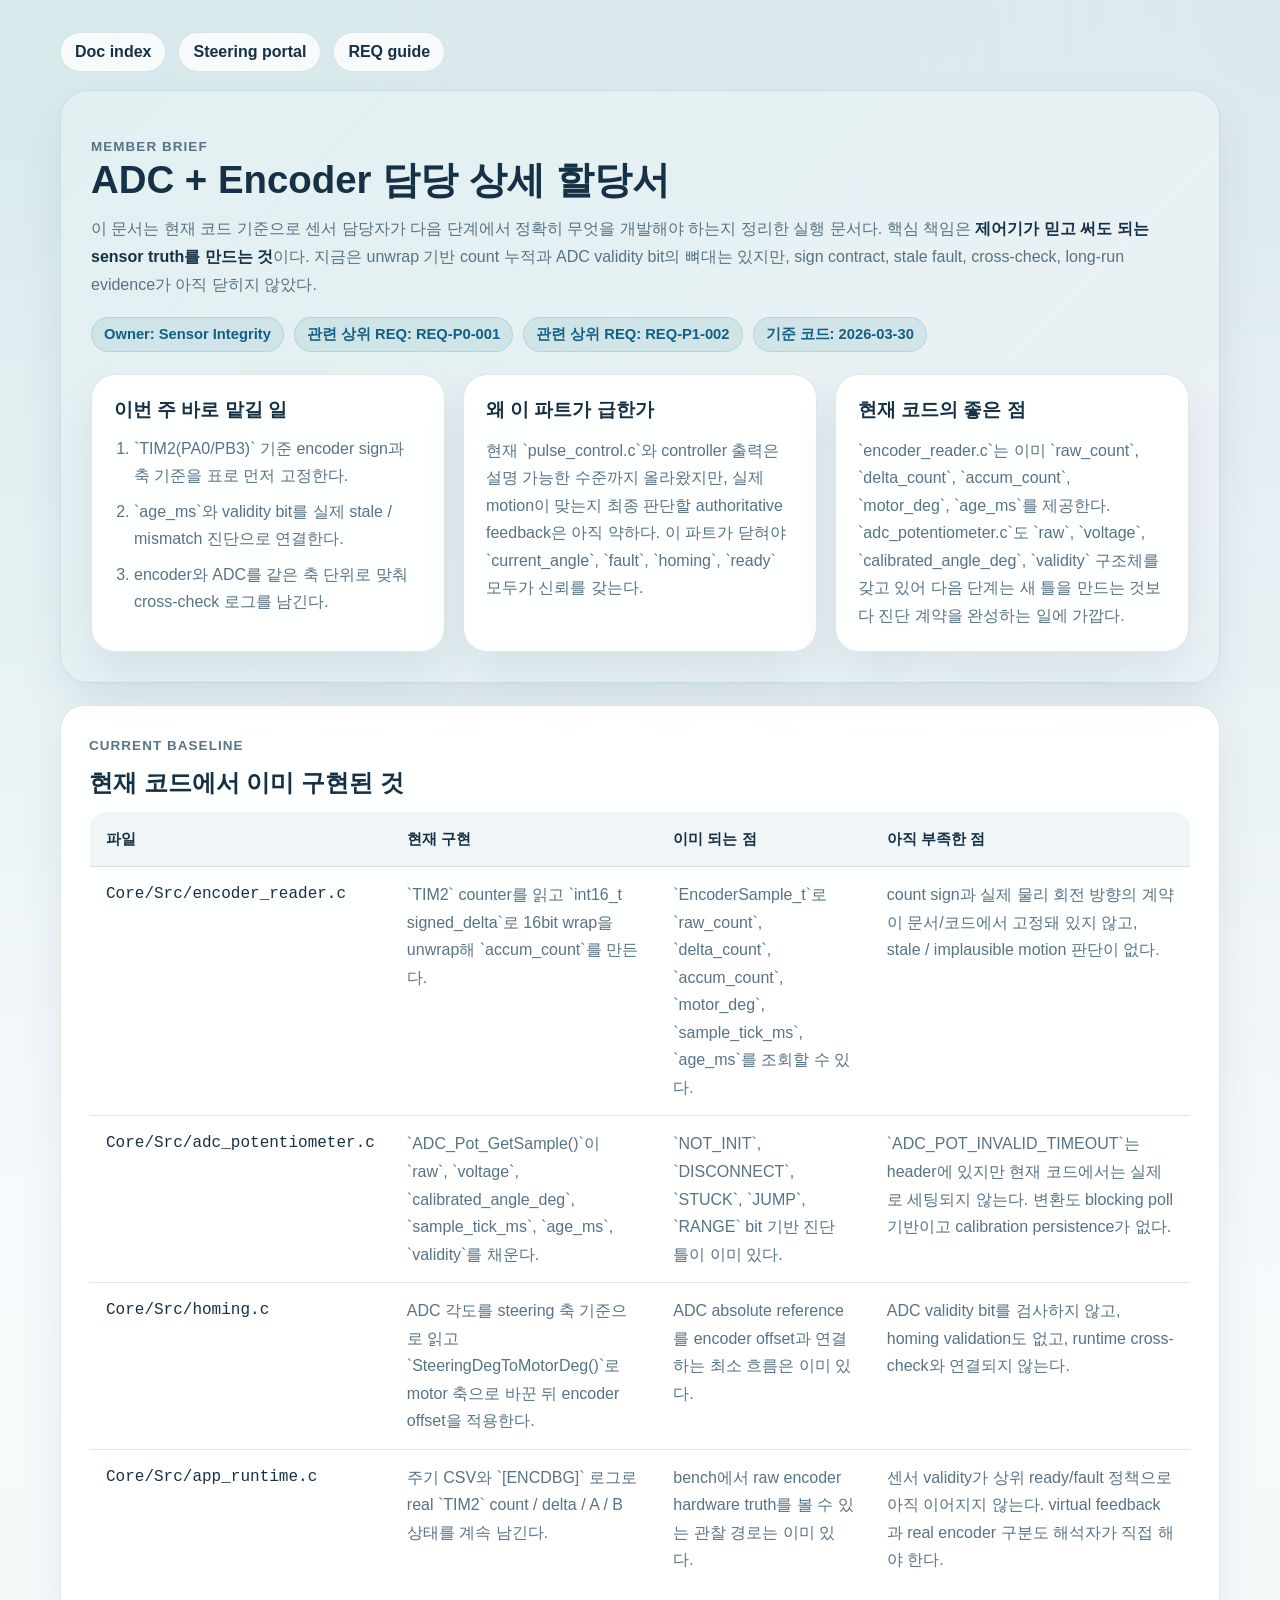
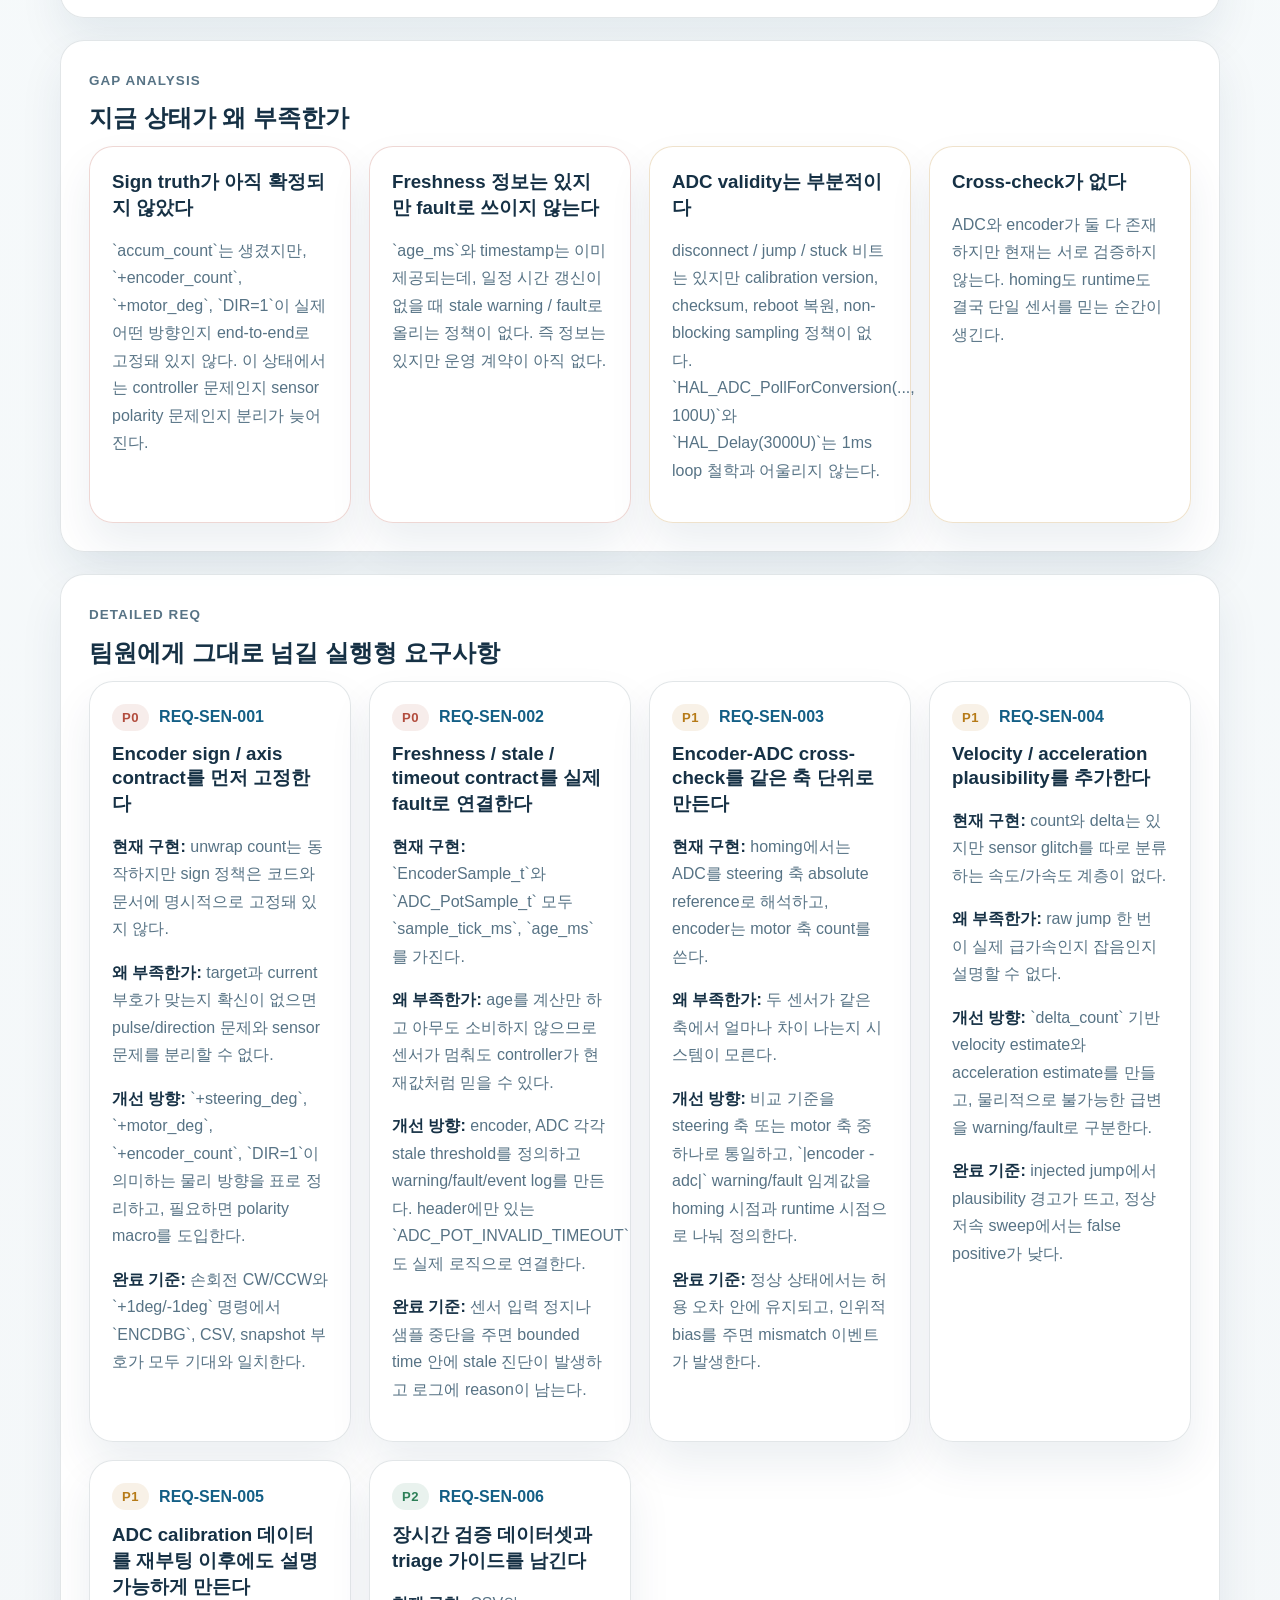
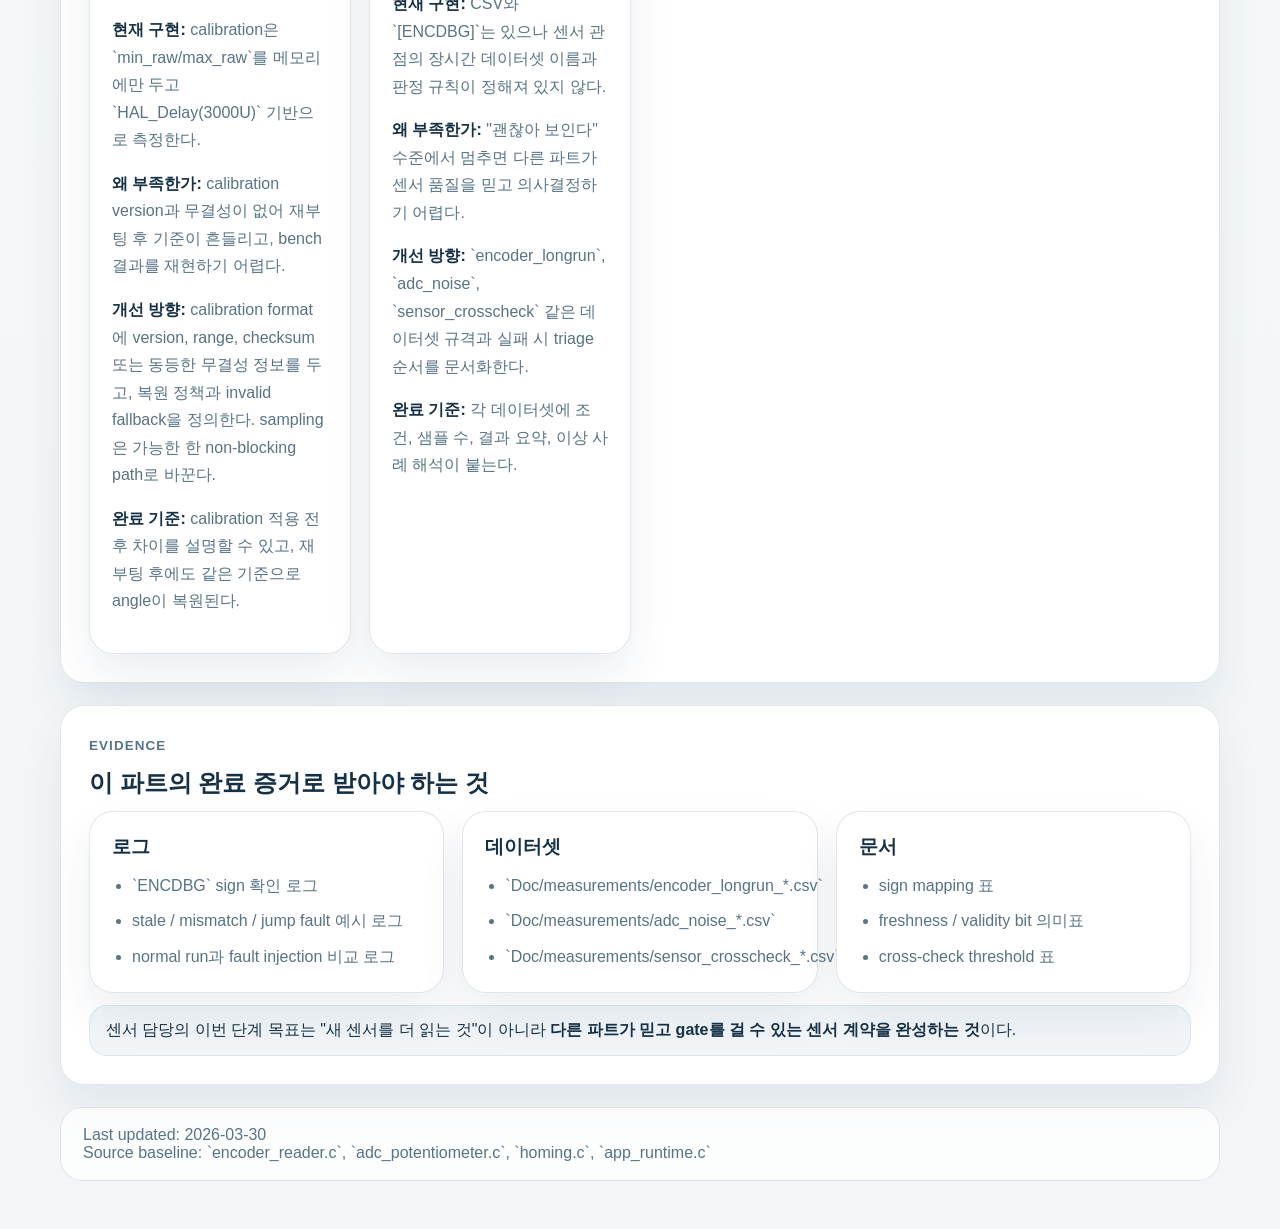
==== Doc/members/adc_encoder.html @ e12f9743 "docs: add putty live viewer and member task briefs Add Doc/putty live viewer and bridge launcher doc" ====
<!DOCTYPE html>
<html lang="ko">
<head>
  <meta charset="UTF-8">
  <meta name="viewport" content="width=device-width, initial-scale=1.0">
  <title>ADC + Encoder Assignment Brief</title>
  <link rel="stylesheet" href="member_brief.css">
</head>
<body>
  <main class="page">
    <div class="back-row">
      <a class="back-link" href="../README.md">Doc index</a>
      <a class="back-link" href="../steering_portal/index.html">Steering portal</a>
      <a class="back-link" href="../REQ/steering_project_req_ownership_guide.html">REQ guide</a>
    </div>

    <header class="hero">
      <p class="eyebrow">Member Brief</p>
      <h1>ADC + Encoder 담당 상세 할당서</h1>
      <p>
        이 문서는 현재 코드 기준으로 센서 담당자가 다음 단계에서 정확히 무엇을 개발해야 하는지 정리한 실행 문서다.
        핵심 책임은 <span class="strong">제어기가 믿고 써도 되는 sensor truth를 만드는 것</span>이다.
        지금은 unwrap 기반 count 누적과 ADC validity bit의 뼈대는 있지만,
        sign contract, stale fault, cross-check, long-run evidence가 아직 닫히지 않았다.
      </p>
      <div class="chip-row">
        <span class="chip">Owner: Sensor Integrity</span>
        <span class="chip">관련 상위 REQ: REQ-P0-001</span>
        <span class="chip">관련 상위 REQ: REQ-P1-002</span>
        <span class="chip">기준 코드: 2026-03-30</span>
      </div>

      <div class="hero-grid section">
        <article class="hero-card">
          <h3>이번 주 바로 맡길 일</h3>
          <ol>
            <li>`TIM2(PA0/PB3)` 기준 encoder sign과 축 기준을 표로 먼저 고정한다.</li>
            <li>`age_ms`와 validity bit를 실제 stale / mismatch 진단으로 연결한다.</li>
            <li>encoder와 ADC를 같은 축 단위로 맞춰 cross-check 로그를 남긴다.</li>
          </ol>
        </article>
        <article class="hero-card">
          <h3>왜 이 파트가 급한가</h3>
          <p>
            현재 `pulse_control.c`와 controller 출력은 설명 가능한 수준까지 올라왔지만,
            실제 motion이 맞는지 최종 판단할 authoritative feedback은 아직 약하다.
            이 파트가 닫혀야 `current_angle`, `fault`, `homing`, `ready` 모두가 신뢰를 갖는다.
          </p>
        </article>
        <article class="hero-card">
          <h3>현재 코드의 좋은 점</h3>
          <p>
            `encoder_reader.c`는 이미 `raw_count`, `delta_count`, `accum_count`, `motor_deg`, `age_ms`를 제공한다.
            `adc_potentiometer.c`도 `raw`, `voltage`, `calibrated_angle_deg`, `validity` 구조체를 갖고 있어
            다음 단계는 새 틀을 만드는 것보다 진단 계약을 완성하는 일에 가깝다.
          </p>
        </article>
      </div>
    </header>

    <section class="panel">
      <p class="eyebrow">Current Baseline</p>
      <h2>현재 코드에서 이미 구현된 것</h2>
      <table>
        <thead>
          <tr>
            <th>파일</th>
            <th>현재 구현</th>
            <th>이미 되는 점</th>
            <th>아직 부족한 점</th>
          </tr>
        </thead>
        <tbody>
          <tr>
            <td class="mono">Core/Src/encoder_reader.c</td>
            <td>`TIM2` counter를 읽고 `int16_t signed_delta`로 16bit wrap을 unwrap해 `accum_count`를 만든다.</td>
            <td>`EncoderSample_t`로 `raw_count`, `delta_count`, `accum_count`, `motor_deg`, `sample_tick_ms`, `age_ms`를 조회할 수 있다.</td>
            <td>count sign과 실제 물리 회전 방향의 계약이 문서/코드에서 고정돼 있지 않고, stale / implausible motion 판단이 없다.</td>
          </tr>
          <tr>
            <td class="mono">Core/Src/adc_potentiometer.c</td>
            <td>`ADC_Pot_GetSample()`이 `raw`, `voltage`, `calibrated_angle_deg`, `sample_tick_ms`, `age_ms`, `validity`를 채운다.</td>
            <td>`NOT_INIT`, `DISCONNECT`, `STUCK`, `JUMP`, `RANGE` bit 기반 진단 틀이 이미 있다.</td>
            <td>`ADC_POT_INVALID_TIMEOUT`는 header에 있지만 현재 코드에서는 실제로 세팅되지 않는다. 변환도 blocking poll 기반이고 calibration persistence가 없다.</td>
          </tr>
          <tr>
            <td class="mono">Core/Src/homing.c</td>
            <td>ADC 각도를 steering 축 기준으로 읽고 `SteeringDegToMotorDeg()`로 motor 축으로 바꾼 뒤 encoder offset을 적용한다.</td>
            <td>ADC absolute reference를 encoder offset과 연결하는 최소 흐름은 이미 있다.</td>
            <td>ADC validity bit를 검사하지 않고, homing validation도 없고, runtime cross-check와 연결되지 않는다.</td>
          </tr>
          <tr>
            <td class="mono">Core/Src/app_runtime.c</td>
            <td>주기 CSV와 `[ENCDBG]` 로그로 real `TIM2` count / delta / A / B 상태를 계속 남긴다.</td>
            <td>bench에서 raw encoder hardware truth를 볼 수 있는 관찰 경로는 이미 있다.</td>
            <td>센서 validity가 상위 ready/fault 정책으로 아직 이어지지 않는다. virtual feedback과 real encoder 구분도 해석자가 직접 해야 한다.</td>
          </tr>
        </tbody>
      </table>
    </section>

    <section class="panel">
      <p class="eyebrow">Gap Analysis</p>
      <h2>지금 상태가 왜 부족한가</h2>
      <div class="issue-grid">
        <article class="issue-card critical">
          <h3>Sign truth가 아직 확정되지 않았다</h3>
          <p>
            `accum_count`는 생겼지만, `+encoder_count`, `+motor_deg`, `DIR=1`이 실제 어떤 방향인지 end-to-end로 고정돼 있지 않다.
            이 상태에서는 controller 문제인지 sensor polarity 문제인지 분리가 늦어진다.
          </p>
        </article>
        <article class="issue-card critical">
          <h3>Freshness 정보는 있지만 fault로 쓰이지 않는다</h3>
          <p>
            `age_ms`와 timestamp는 이미 제공되는데, 일정 시간 갱신이 없을 때 stale warning / fault로 올리는 정책이 없다.
            즉 정보는 있지만 운영 계약이 아직 없다.
          </p>
        </article>
        <article class="issue-card warning">
          <h3>ADC validity는 부분적이다</h3>
          <p>
            disconnect / jump / stuck 비트는 있지만 calibration version, checksum, reboot 복원,
            non-blocking sampling 정책이 없다. `HAL_ADC_PollForConversion(..., 100U)`와 `HAL_Delay(3000U)`는 1ms loop 철학과 어울리지 않는다.
          </p>
        </article>
        <article class="issue-card warning">
          <h3>Cross-check가 없다</h3>
          <p>
            ADC와 encoder가 둘 다 존재하지만 현재는 서로 검증하지 않는다.
            homing도 runtime도 결국 단일 센서를 믿는 순간이 생긴다.
          </p>
        </article>
      </div>
    </section>

    <section class="panel">
      <p class="eyebrow">Detailed REQ</p>
      <h2>팀원에게 그대로 넘길 실행형 요구사항</h2>
      <div class="req-grid">
        <article class="req-card">
          <div class="req-top">
            <span class="priority p0">P0</span>
            <span class="req-id">REQ-SEN-001</span>
          </div>
          <h3>Encoder sign / axis contract를 먼저 고정한다</h3>
          <p><span class="strong">현재 구현:</span> unwrap count는 동작하지만 sign 정책은 코드와 문서에 명시적으로 고정돼 있지 않다.</p>
          <p><span class="strong">왜 부족한가:</span> target과 current 부호가 맞는지 확신이 없으면 pulse/direction 문제와 sensor 문제를 분리할 수 없다.</p>
          <p><span class="strong">개선 방향:</span> `+steering_deg`, `+motor_deg`, `+encoder_count`, `DIR=1`이 의미하는 물리 방향을 표로 정리하고, 필요하면 polarity macro를 도입한다.</p>
          <p><span class="strong">완료 기준:</span> 손회전 CW/CCW와 `+1deg/-1deg` 명령에서 `ENCDBG`, CSV, snapshot 부호가 모두 기대와 일치한다.</p>
        </article>

        <article class="req-card">
          <div class="req-top">
            <span class="priority p0">P0</span>
            <span class="req-id">REQ-SEN-002</span>
          </div>
          <h3>Freshness / stale / timeout contract를 실제 fault로 연결한다</h3>
          <p><span class="strong">현재 구현:</span> `EncoderSample_t`와 `ADC_PotSample_t` 모두 `sample_tick_ms`, `age_ms`를 가진다.</p>
          <p><span class="strong">왜 부족한가:</span> age를 계산만 하고 아무도 소비하지 않으므로 센서가 멈춰도 controller가 현재값처럼 믿을 수 있다.</p>
          <p><span class="strong">개선 방향:</span> encoder, ADC 각각 stale threshold를 정의하고 warning/fault/event log를 만든다. header에만 있는 `ADC_POT_INVALID_TIMEOUT`도 실제 로직으로 연결한다.</p>
          <p><span class="strong">완료 기준:</span> 센서 입력 정지나 샘플 중단을 주면 bounded time 안에 stale 진단이 발생하고 로그에 reason이 남는다.</p>
        </article>

        <article class="req-card">
          <div class="req-top">
            <span class="priority p1">P1</span>
            <span class="req-id">REQ-SEN-003</span>
          </div>
          <h3>Encoder-ADC cross-check를 같은 축 단위로 만든다</h3>
          <p><span class="strong">현재 구현:</span> homing에서는 ADC를 steering 축 absolute reference로 해석하고, encoder는 motor 축 count를 쓴다.</p>
          <p><span class="strong">왜 부족한가:</span> 두 센서가 같은 축에서 얼마나 차이 나는지 시스템이 모른다.</p>
          <p><span class="strong">개선 방향:</span> 비교 기준을 steering 축 또는 motor 축 중 하나로 통일하고, `|encoder - adc|` warning/fault 임계값을 homing 시점과 runtime 시점으로 나눠 정의한다.</p>
          <p><span class="strong">완료 기준:</span> 정상 상태에서는 허용 오차 안에 유지되고, 인위적 bias를 주면 mismatch 이벤트가 발생한다.</p>
        </article>

        <article class="req-card">
          <div class="req-top">
            <span class="priority p1">P1</span>
            <span class="req-id">REQ-SEN-004</span>
          </div>
          <h3>Velocity / acceleration plausibility를 추가한다</h3>
          <p><span class="strong">현재 구현:</span> count와 delta는 있지만 sensor glitch를 따로 분류하는 속도/가속도 계층이 없다.</p>
          <p><span class="strong">왜 부족한가:</span> raw jump 한 번이 실제 급가속인지 잡음인지 설명할 수 없다.</p>
          <p><span class="strong">개선 방향:</span> `delta_count` 기반 velocity estimate와 acceleration estimate를 만들고, 물리적으로 불가능한 급변을 warning/fault로 구분한다.</p>
          <p><span class="strong">완료 기준:</span> injected jump에서 plausibility 경고가 뜨고, 정상 저속 sweep에서는 false positive가 낮다.</p>
        </article>

        <article class="req-card">
          <div class="req-top">
            <span class="priority p1">P1</span>
            <span class="req-id">REQ-SEN-005</span>
          </div>
          <h3>ADC calibration 데이터를 재부팅 이후에도 설명 가능하게 만든다</h3>
          <p><span class="strong">현재 구현:</span> calibration은 `min_raw/max_raw`를 메모리에만 두고 `HAL_Delay(3000U)` 기반으로 측정한다.</p>
          <p><span class="strong">왜 부족한가:</span> calibration version과 무결성이 없어 재부팅 후 기준이 흔들리고, bench 결과를 재현하기 어렵다.</p>
          <p><span class="strong">개선 방향:</span> calibration format에 version, range, checksum 또는 동등한 무결성 정보를 두고, 복원 정책과 invalid fallback을 정의한다. sampling은 가능한 한 non-blocking path로 바꾼다.</p>
          <p><span class="strong">완료 기준:</span> calibration 적용 전후 차이를 설명할 수 있고, 재부팅 후에도 같은 기준으로 angle이 복원된다.</p>
        </article>

        <article class="req-card">
          <div class="req-top">
            <span class="priority p2">P2</span>
            <span class="req-id">REQ-SEN-006</span>
          </div>
          <h3>장시간 검증 데이터셋과 triage 가이드를 남긴다</h3>
          <p><span class="strong">현재 구현:</span> CSV와 `[ENCDBG]`는 있으나 센서 관점의 장시간 데이터셋 이름과 판정 규칙이 정해져 있지 않다.</p>
          <p><span class="strong">왜 부족한가:</span> "괜찮아 보인다" 수준에서 멈추면 다른 파트가 센서 품질을 믿고 의사결정하기 어렵다.</p>
          <p><span class="strong">개선 방향:</span> `encoder_longrun`, `adc_noise`, `sensor_crosscheck` 같은 데이터셋 규격과 실패 시 triage 순서를 문서화한다.</p>
          <p><span class="strong">완료 기준:</span> 각 데이터셋에 조건, 샘플 수, 결과 요약, 이상 사례 해석이 붙는다.</p>
        </article>
      </div>
    </section>

    <section class="panel">
      <p class="eyebrow">Evidence</p>
      <h2>이 파트의 완료 증거로 받아야 하는 것</h2>
      <div class="evidence-grid">
        <article class="evidence-card">
          <h3>로그</h3>
          <ul>
            <li>`ENCDBG` sign 확인 로그</li>
            <li>stale / mismatch / jump fault 예시 로그</li>
            <li>normal run과 fault injection 비교 로그</li>
          </ul>
        </article>
        <article class="evidence-card">
          <h3>데이터셋</h3>
          <ul>
            <li>`Doc/measurements/encoder_longrun_*.csv`</li>
            <li>`Doc/measurements/adc_noise_*.csv`</li>
            <li>`Doc/measurements/sensor_crosscheck_*.csv`</li>
          </ul>
        </article>
        <article class="evidence-card">
          <h3>문서</h3>
          <ul>
            <li>sign mapping 표</li>
            <li>freshness / validity bit 의미표</li>
            <li>cross-check threshold 표</li>
          </ul>
        </article>
      </div>
      <div class="note">
        센서 담당의 이번 단계 목표는 "새 센서를 더 읽는 것"이 아니라
        <span class="strong">다른 파트가 믿고 gate를 걸 수 있는 센서 계약을 완성하는 것</span>이다.
      </div>
    </section>

    <div class="footer">
      Last updated: 2026-03-30<br>
      Source baseline: `encoder_reader.c`, `adc_potentiometer.c`, `homing.c`, `app_runtime.c`
    </div>
  </main>
</body>
</html>
---- Doc/members/member_brief.css ----
:root {
  color-scheme: light;
  --bg: #f3f6f8;
  --paper: rgba(255, 255, 255, 0.94);
  --paper-strong: #ffffff;
  --text: #163145;
  --muted: #577385;
  --line: rgba(22, 49, 69, 0.12);
  --accent: #0e7c86;
  --accent-strong: #145f86;
  --danger: #b24c3d;
  --warn: #b67a17;
  --ok: #2c7f57;
  --shadow: 0 22px 44px rgba(18, 54, 86, 0.08);
}

* {
  box-sizing: border-box;
}

body {
  margin: 0;
  font-family: "Segoe UI", "Apple SD Gothic Neo", "Malgun Gothic", sans-serif;
  color: var(--text);
  background:
    radial-gradient(circle at top left, rgba(14, 124, 134, 0.14), transparent 26%),
    radial-gradient(circle at top right, rgba(20, 95, 134, 0.12), transparent 28%),
    linear-gradient(180deg, #f7fbfc 0%, var(--bg) 100%);
}

a {
  color: var(--accent-strong);
}

.page {
  width: min(1160px, calc(100% - 32px));
  margin: 0 auto;
  padding: 32px 0 48px;
}

.back-row {
  display: flex;
  flex-wrap: wrap;
  gap: 12px;
  margin-bottom: 18px;
}

.back-link {
  display: inline-flex;
  align-items: center;
  gap: 8px;
  padding: 10px 14px;
  border-radius: 999px;
  background: rgba(255, 255, 255, 0.78);
  border: 1px solid var(--line);
  text-decoration: none;
  color: var(--text);
  font-weight: 600;
}

.hero {
  padding: 30px;
  border-radius: 28px;
  background:
    linear-gradient(135deg, rgba(14, 124, 134, 0.11), rgba(20, 95, 134, 0.08)),
    var(--paper);
  border: 1px solid rgba(14, 124, 134, 0.14);
  box-shadow: var(--shadow);
}

.eyebrow {
  margin: 0 0 10px;
  color: var(--accent-strong);
  font-size: 0.84rem;
  font-weight: 800;
  letter-spacing: 0.08em;
  text-transform: uppercase;
}

.hero h1 {
  margin: 0;
  font-size: clamp(1.9rem, 3vw, 3rem);
  line-height: 1.1;
}

.hero p {
  margin: 14px 0 0;
  color: var(--muted);
  line-height: 1.75;
}

.chip-row {
  display: flex;
  flex-wrap: wrap;
  gap: 10px;
  margin-top: 18px;
}

.chip {
  display: inline-flex;
  align-items: center;
  padding: 7px 12px;
  border-radius: 999px;
  background: rgba(14, 124, 134, 0.1);
  border: 1px solid rgba(14, 124, 134, 0.14);
  color: var(--accent-strong);
  font-size: 0.92rem;
  font-weight: 700;
}

.hero-grid,
.panel-grid,
.req-grid,
.issue-grid,
.fact-grid,
.evidence-grid {
  display: grid;
  gap: 18px;
}

.hero-grid,
.panel-grid,
.req-grid {
  grid-template-columns: repeat(auto-fit, minmax(260px, 1fr));
}

.issue-grid,
.fact-grid,
.evidence-grid {
  grid-template-columns: repeat(auto-fit, minmax(220px, 1fr));
}

.section {
  margin-top: 22px;
}

.panel,
.fact-card,
.issue-card,
.req-card,
.hero-card,
.evidence-card {
  border-radius: 24px;
  background: var(--paper);
  border: 1px solid var(--line);
  box-shadow: var(--shadow);
}

.hero-card,
.fact-card,
.issue-card,
.req-card,
.evidence-card {
  padding: 22px;
}

.panel {
  margin-top: 22px;
  padding: 28px;
}

.panel h2,
.hero-card h2,
.hero-card h3,
.req-card h3,
.fact-card h3,
.issue-card h3,
.evidence-card h3 {
  margin: 0 0 12px;
}

.panel > p,
.hero-card p,
.fact-card p,
.issue-card p,
.req-card p,
.evidence-card p,
.panel li,
.hero-card li,
.fact-card li,
.issue-card li,
.req-card li,
.evidence-card li,
table {
  color: var(--muted);
  line-height: 1.72;
}

table {
  width: 100%;
  border-collapse: collapse;
  margin-top: 10px;
  overflow: hidden;
  border-radius: 18px;
  border: 1px solid var(--line);
}

th,
td {
  padding: 14px 16px;
  vertical-align: top;
  border-bottom: 1px solid var(--line);
  text-align: left;
}

th {
  background: rgba(20, 95, 134, 0.06);
  color: var(--text);
  font-size: 0.94rem;
}

tr:last-child td {
  border-bottom: none;
}

ul,
ol {
  margin: 0;
  padding-left: 20px;
}

li + li {
  margin-top: 8px;
}

.priority {
  display: inline-flex;
  align-items: center;
  padding: 6px 10px;
  border-radius: 999px;
  font-size: 0.82rem;
  font-weight: 800;
  letter-spacing: 0.04em;
  text-transform: uppercase;
}

.priority.p0 {
  color: var(--danger);
  background: rgba(178, 76, 61, 0.1);
}

.priority.p1 {
  color: var(--warn);
  background: rgba(182, 122, 23, 0.1);
}

.priority.p2 {
  color: var(--ok);
  background: rgba(44, 127, 87, 0.1);
}

.req-top {
  display: flex;
  flex-wrap: wrap;
  gap: 10px;
  align-items: center;
  margin-bottom: 12px;
}

.req-id {
  font-weight: 800;
  color: var(--accent-strong);
}

.strong {
  color: var(--text);
  font-weight: 700;
}

.note {
  margin-top: 12px;
  padding: 14px 16px;
  border-radius: 18px;
  background: rgba(20, 95, 134, 0.06);
  border: 1px solid rgba(20, 95, 134, 0.1);
}

.issue-card.critical {
  border-color: rgba(178, 76, 61, 0.22);
}

.issue-card.warning {
  border-color: rgba(182, 122, 23, 0.22);
}

.issue-card.good {
  border-color: rgba(44, 127, 87, 0.22);
}

.mono {
  font-family: "Consolas", "Cascadia Mono", monospace;
  color: var(--text);
}

.footer {
  margin-top: 22px;
  padding: 18px 22px;
  border-radius: 22px;
  background: rgba(255, 255, 255, 0.74);
  border: 1px solid var(--line);
  color: var(--muted);
}

@media (max-width: 720px) {
  .page {
    width: min(100% - 20px, 1160px);
    padding-top: 20px;
  }

  .hero,
  .panel {
    padding: 22px;
    border-radius: 22px;
  }

  th,
  td {
    padding: 12px;
  }
}
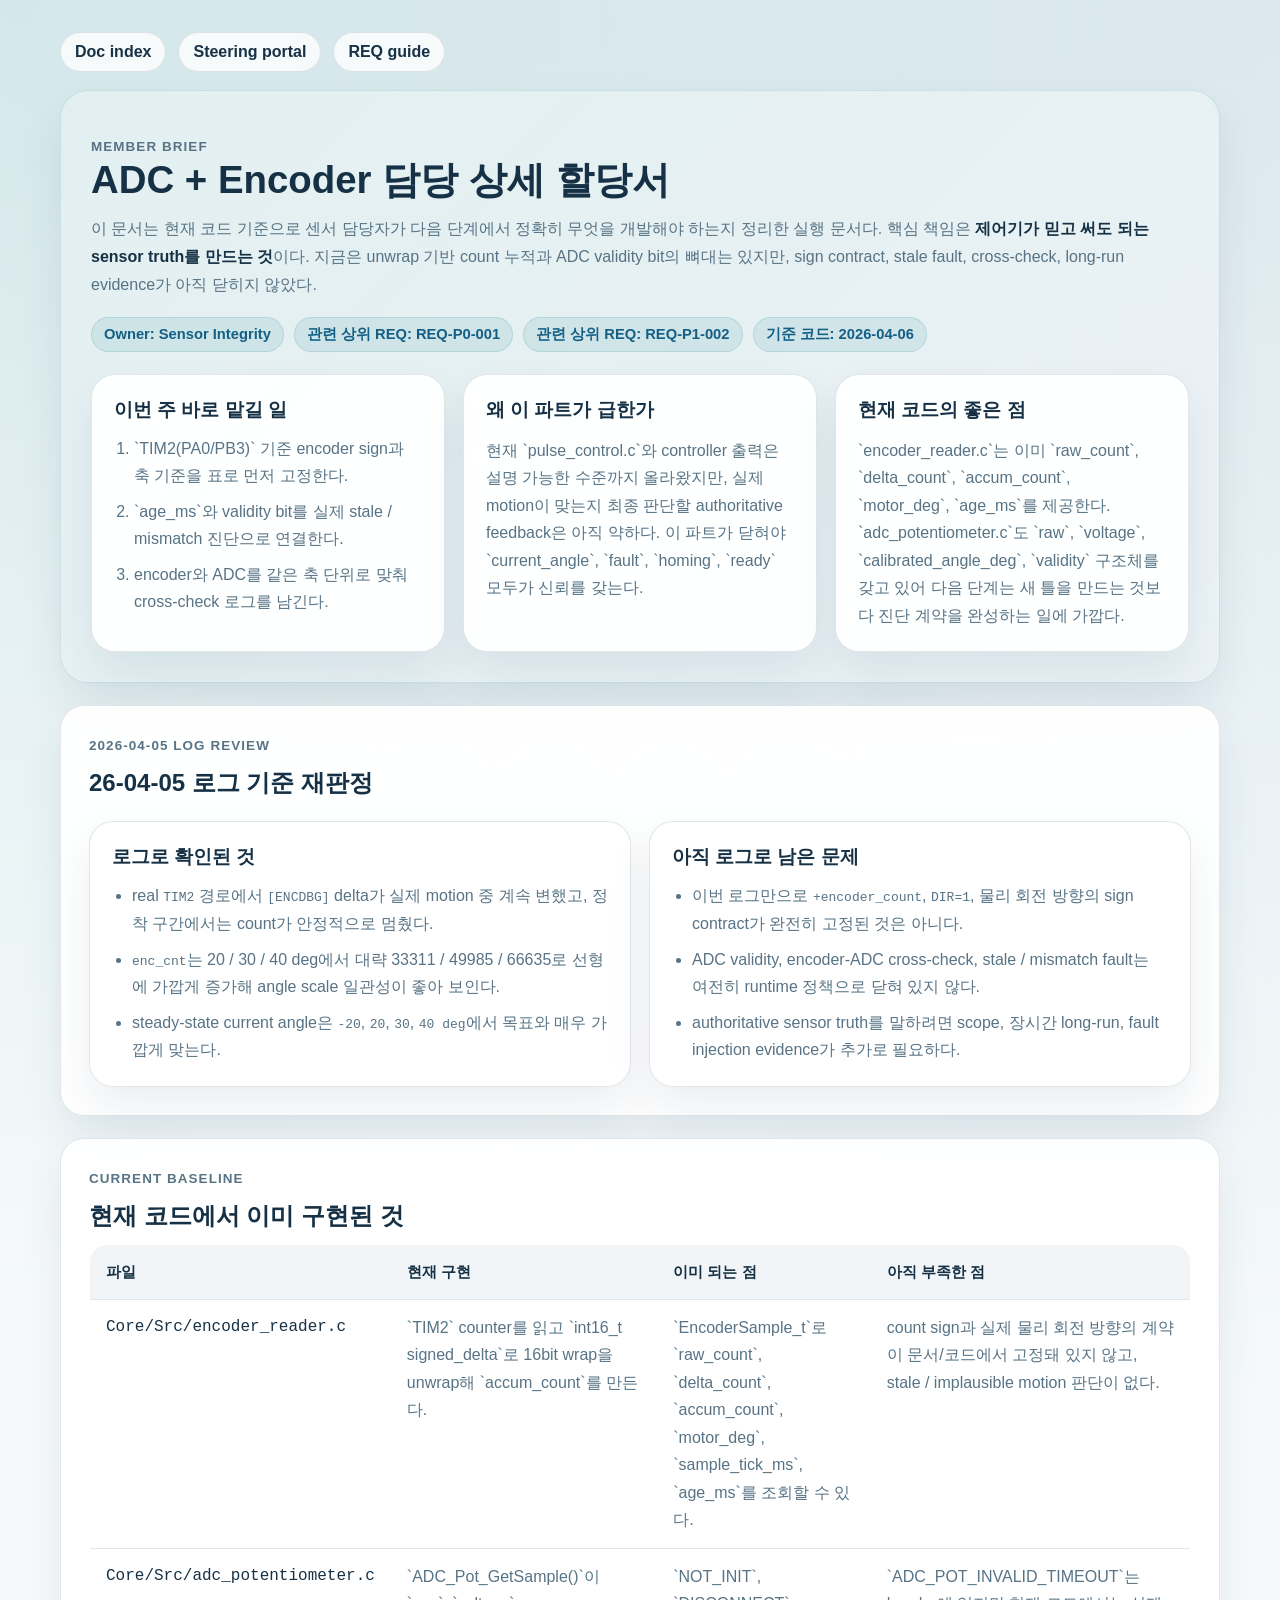
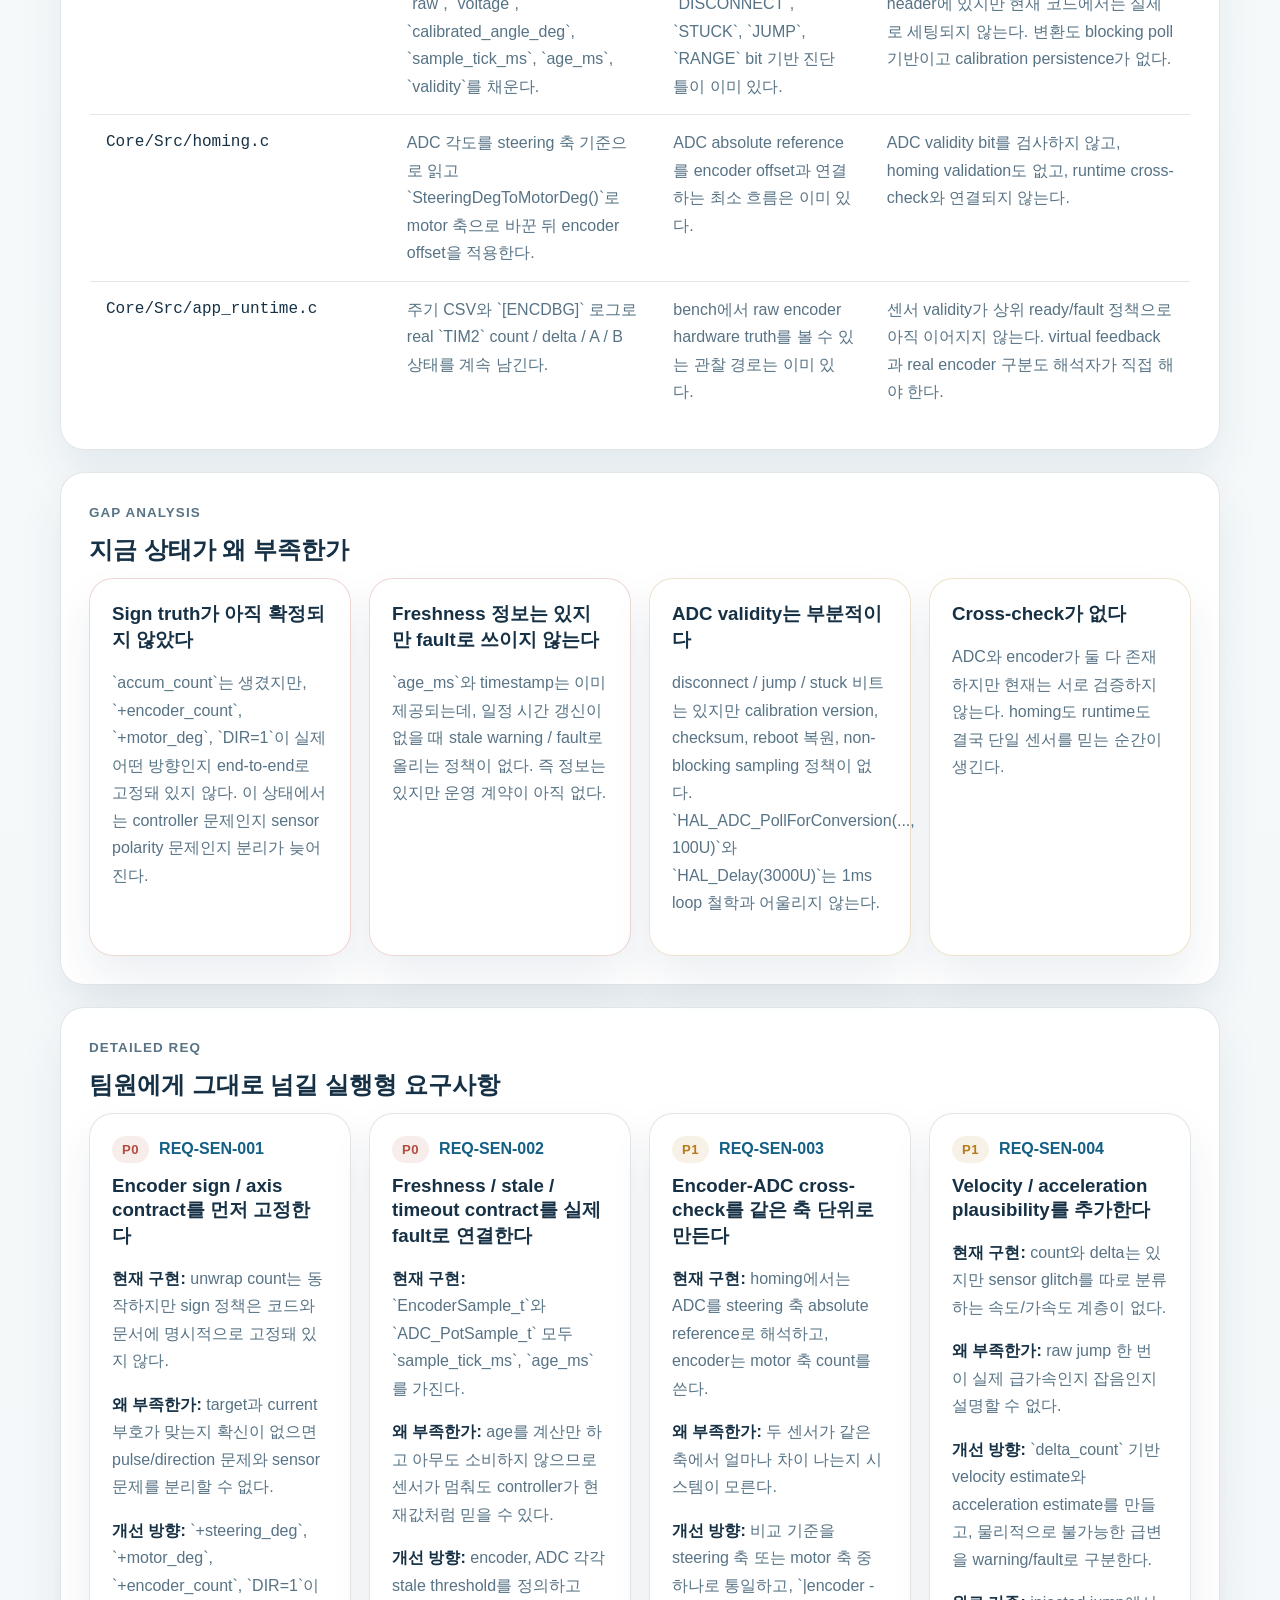
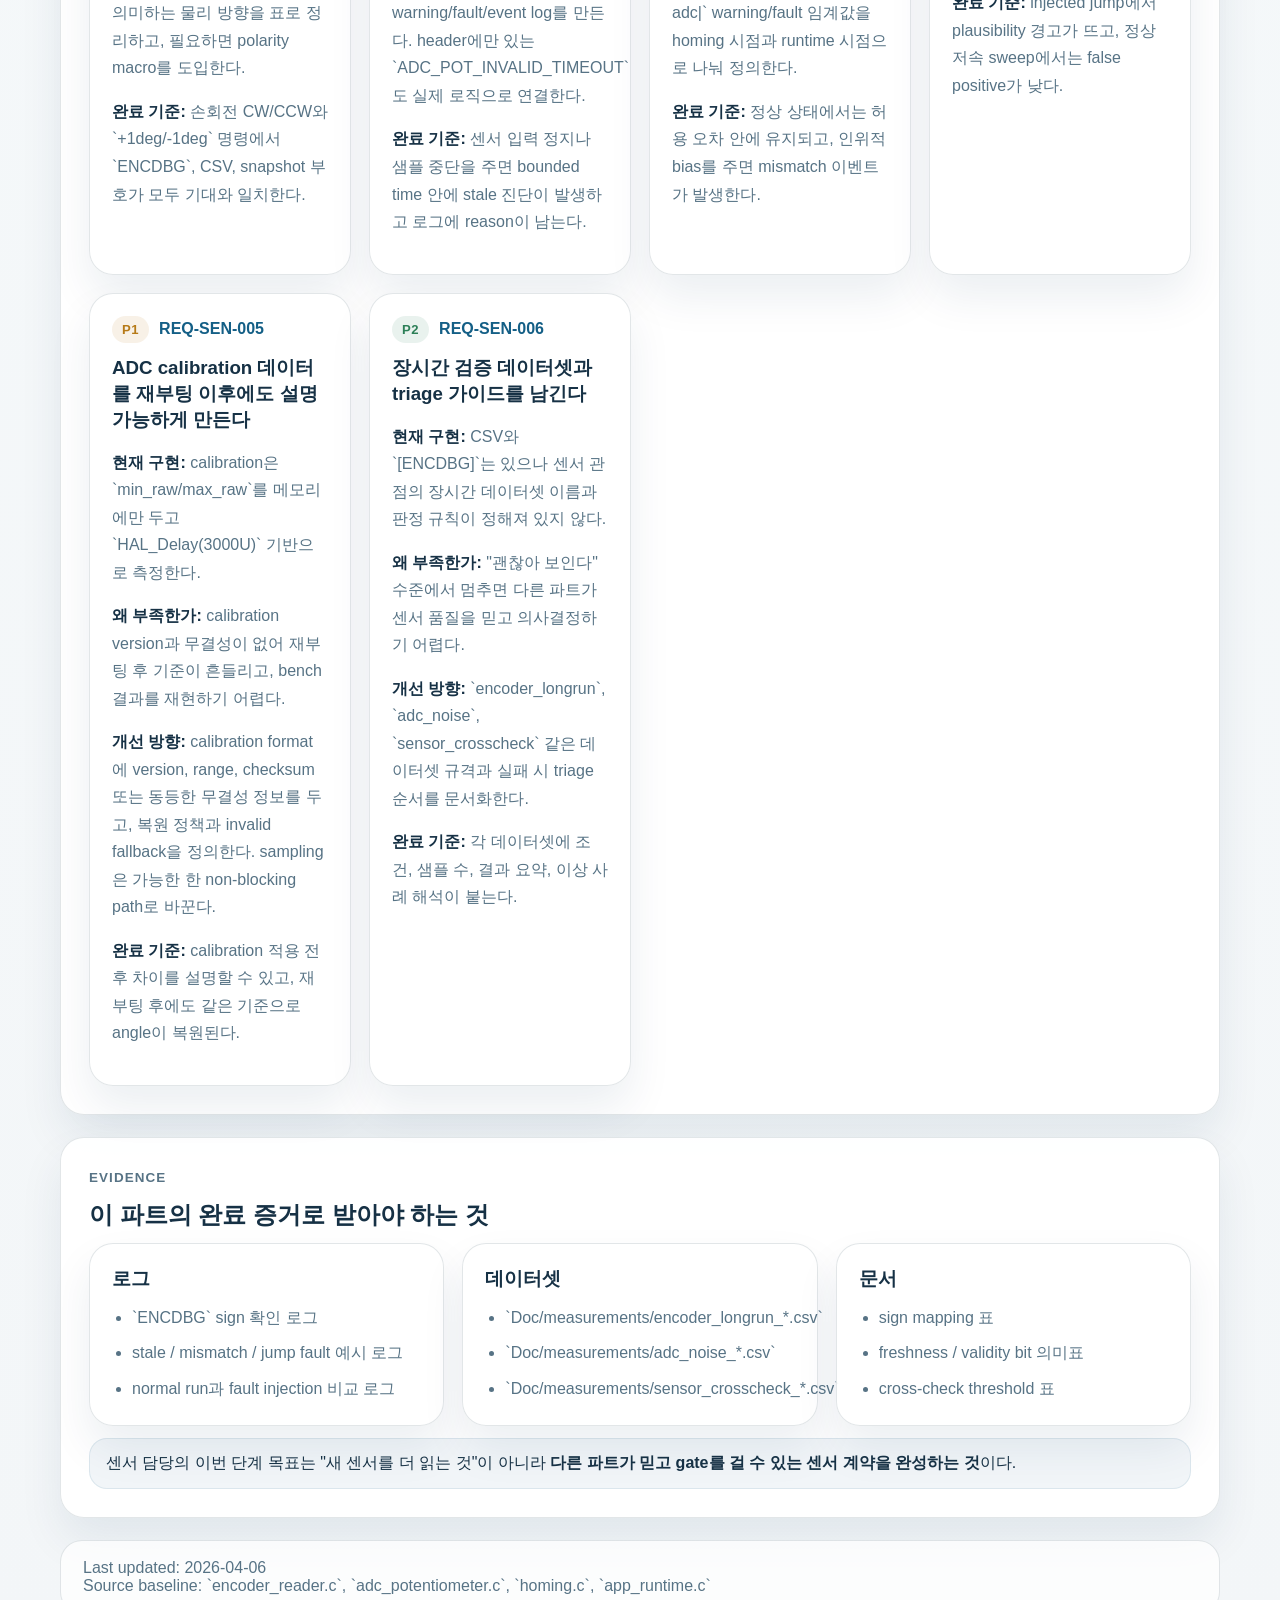
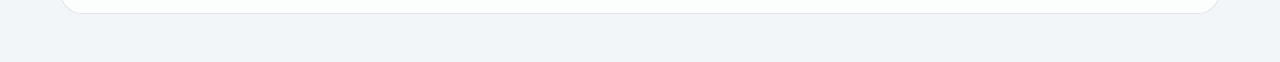
==== commit 18eab620: "feat: integrate CAN runtime and refresh steering control docs - add CubeMX-compatible CAN1 runtime l" ====
--- a/Doc/members/adc_encoder.html
+++ b/Doc/members/adc_encoder.html
@@ -27,7 +27,7 @@
         <span class="chip">Owner: Sensor Integrity</span>
         <span class="chip">관련 상위 REQ: REQ-P0-001</span>
         <span class="chip">관련 상위 REQ: REQ-P1-002</span>
-        <span class="chip">기준 코드: 2026-03-30</span>
+        <span class="chip">기준 코드: 2026-04-06</span>
       </div>
 
       <div class="hero-grid section">
@@ -59,6 +59,29 @@
     </header>
 
     <section class="panel">
+      <p class="eyebrow">2026-04-05 Log Review</p>
+      <h2>26-04-05 로그 기준 재판정</h2>
+      <div class="hero-grid section">
+        <article class="hero-card">
+          <h3>로그로 확인된 것</h3>
+          <ul>
+            <li>real <code>TIM2</code> 경로에서 <code>[ENCDBG]</code> delta가 실제 motion 중 계속 변했고, 정착 구간에서는 count가 안정적으로 멈췄다.</li>
+            <li><code>enc_cnt</code>는 20 / 30 / 40 deg에서 대략 33311 / 49985 / 66635로 선형에 가깝게 증가해 angle scale 일관성이 좋아 보인다.</li>
+            <li>steady-state current angle은 <code>-20</code>, <code>20</code>, <code>30</code>, <code>40 deg</code>에서 목표와 매우 가깝게 맞는다.</li>
+          </ul>
+        </article>
+        <article class="hero-card">
+          <h3>아직 로그로 남은 문제</h3>
+          <ul>
+            <li>이번 로그만으로 <code>+encoder_count</code>, <code>DIR=1</code>, 물리 회전 방향의 sign contract가 완전히 고정된 것은 아니다.</li>
+            <li>ADC validity, encoder-ADC cross-check, stale / mismatch fault는 여전히 runtime 정책으로 닫혀 있지 않다.</li>
+            <li>authoritative sensor truth를 말하려면 scope, 장시간 long-run, fault injection evidence가 추가로 필요하다.</li>
+          </ul>
+        </article>
+      </div>
+    </section>
+
+    <section class="panel">
       <p class="eyebrow">Current Baseline</p>
       <h2>현재 코드에서 이미 구현된 것</h2>
       <table>
@@ -248,7 +271,7 @@
     </section>
 
     <div class="footer">
-      Last updated: 2026-03-30<br>
+      Last updated: 2026-04-06<br>
       Source baseline: `encoder_reader.c`, `adc_potentiometer.c`, `homing.c`, `app_runtime.c`
     </div>
   </main>
